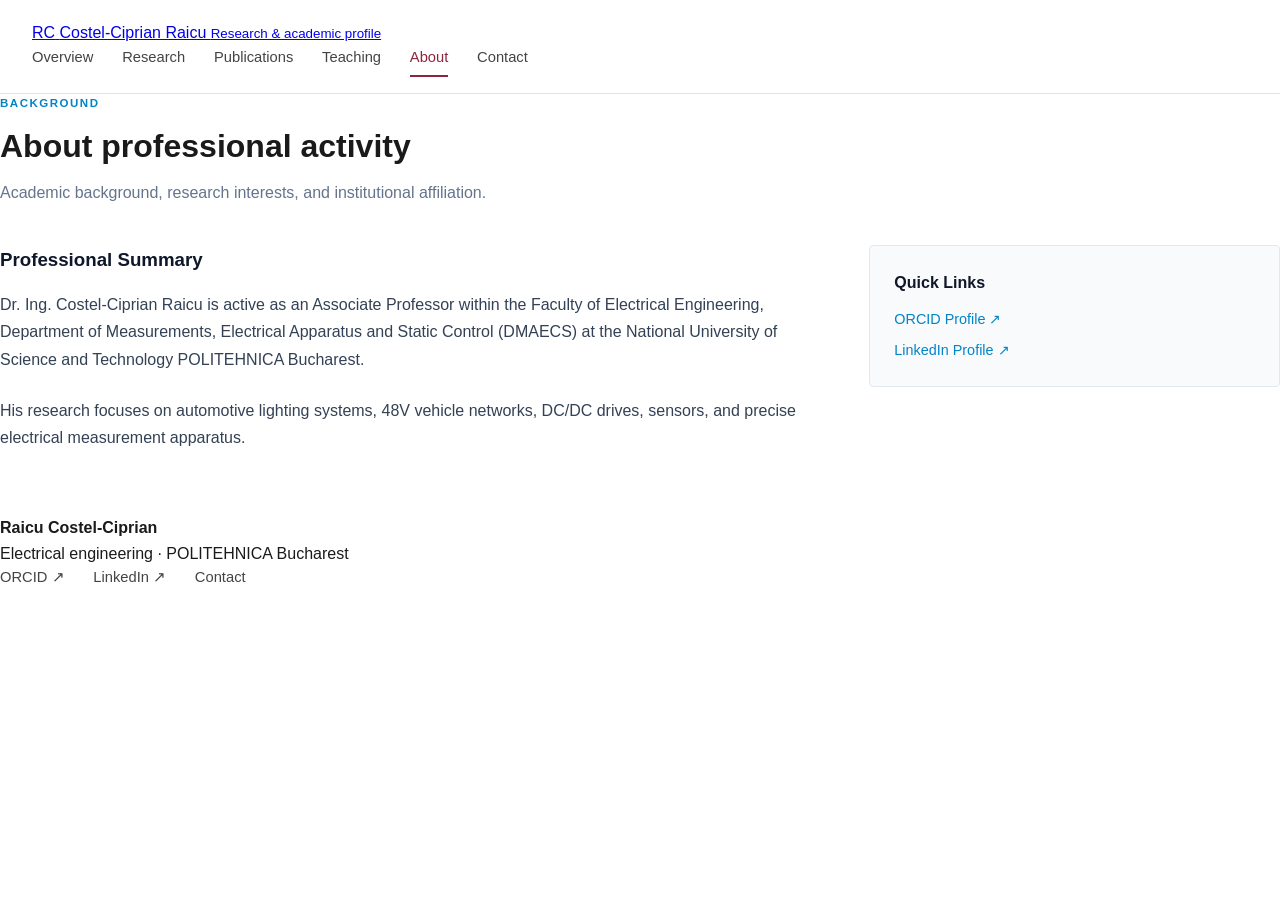
==== about.html @ bb7ac3df "Add files via upload" ====
<!DOCTYPE html>
<html lang="en">
<head>
    <meta charset="UTF-8">
    <meta name="viewport" content="width=device-width, initial-scale=1.0">
    <title>About | Raicu Costel-Ciprian</title>
    <link rel="stylesheet" href="style.css">
</head>
<body>

    <header>
        <div>
            <a href="index.html">
                <span>RC</span>
                <span>
                    Costel-Ciprian Raicu
                    <small>Research &amp; academic profile</small>
                </span>
            </a>
            <nav aria-label="Main navigation">
                <a href="index.html">Overview</a>
                <a href="research.html">Research</a>
                <a href="publications.html">Publications</a>
                <a href="teaching.html">Teaching</a>
                <a aria-current="page" href="about.html">About</a>
                <a href="contact.html">Contact</a>
            </nav>
        </div>
    </header>

    <main>
        <div style="margin-bottom: 2.5rem;">
            <p style="text-transform: uppercase; font-size: 0.72rem; letter-spacing: 1.5px; font-weight: 700; color: #0284c7; margin-bottom: 0.5rem;">Background</p>
            <h1>About professional activity</h1>
            <p style="color: #64748b; margin-top: 0.5rem;">Academic background, research interests, and institutional affiliation.</p>
        </div>

        <div style="display: grid; grid-template-columns: 2fr 1fr; gap: 3rem; margin-bottom: 4rem;">
            <div>
                <h3 style="color: #0f172a; margin-bottom: 1rem;">Professional Summary</h3>
                <p style="color: #334155; margin-bottom: 1.5rem; line-height: 1.7;">
                    Dr. Ing. Costel-Ciprian Raicu is active as an Associate Professor within the Faculty of Electrical Engineering, Department of Measurements, Electrical Apparatus and Static Control (DMAECS) at the National University of Science and Technology POLITEHNICA Bucharest.
                </p>
                <p style="color: #334155; line-height: 1.7;">
                    His research focuses on automotive lighting systems, 48V vehicle networks, DC/DC drives, sensors, and precise electrical measurement apparatus.
                </p>
            </div>
            <div style="background: #f8fafc; border: 1px solid #e2e8f0; padding: 1.5rem; border-radius: 4px; height: fit-content;">
                <h4 style="color: #0f172a; margin-bottom: 0.75rem; font-size: 1rem;">Quick Links</h4>
                <ul style="list-style: none; display: flex; flex-direction: column; gap: 0.5rem; font-size: 0.9rem;">
                    <li><a href="https://orcid.org/0000-0001-8845-6093" target="_blank" style="color: #0284c7; text-decoration: none;">ORCID Profile ↗</a></li>
                    <li><a href="https://www.linkedin.com/in/ciprian-raicu-805347b4" target="_blank" style="color: #0284c7; text-decoration: none;">LinkedIn Profile ↗</a></li>
                </ul>
            </div>
        </div>
    </main>

    <footer>
        <div>
            <div>
                <strong>Raicu Costel-Ciprian</strong><br>
                Electrical engineering · POLITEHNICA Bucharest
            </div>
            <nav aria-label="Academic profiles">
                <a href="https://orcid.org/0000-0001-8845-6093" target="_blank">ORCID ↗</a>
                <a href="https://www.linkedin.com/in/ciprian-raicu-805347b4" target="_blank">LinkedIn ↗</a>
                <a href="contact.html">Contact</a>
            </nav>
        </div>
    </footer>

</body>
</html>
---- style.css ----
:root {
    --brand-color: #8b263e; /* Culoarea roșu bordo originală */
    --text-dark: #1a1a1a;
    --text-muted: #555555;
    --border-color: #e2e2e2;
    --bg-light: #f9f9f9;
}

* {
    box-sizing: border-box;
    margin: 0;
    padding: 0;
}

body {
    font-family: -apple-system, BlinkMacSystemFont, "Segoe UI", Roboto, Helvetica, Arial, sans-serif;
    color: var(--text-dark);
    background-color: #ffffff;
    line-height: 1.6;
}

/* Header */
header {
    border-bottom: 1px solid var(--border-color);
    background: #ffffff;
    padding: 1.25rem 2rem;
    position: sticky;
    top: 0;
    z-index: 1000;
}

.header-inner {
    max-width: 1140px;
    margin: 0 auto;
    display: flex;
    justify-content: space-between;
    align-items: center;
}

/* Brand Logo Stânga Sus */
.brand-link {
    display: flex;
    align-items: center;
    gap: 0.85rem;
    text-decoration: none;
    color: var(--text-dark);
}

.brand-badge {
    width: 42px;
    height: 42px;
    background-color: var(--brand-color);
    color: #ffffff;
    font-family: "Georgia", "Times New Roman", serif;
    font-weight: 700;
    font-size: 1.1rem;
    display: flex;
    align-items: center;
    justify-content: center;
    border-radius: 2px;
}

.brand-info {
    display: flex;
    flex-direction: column;
}

.brand-info strong {
    font-size: 1rem;
    font-weight: 700;
    line-height: 1.2;
    color: var(--text-dark);
}

.brand-info small {
    font-size: 0.68rem;
    text-transform: uppercase;
    letter-spacing: 1.2px;
    color: var(--text-muted);
    font-weight: 600;
    margin-top: 2px;
}

/* Navigare Dreapta Sus */
nav {
    display: flex;
    gap: 1.8rem;
}

nav a {
    text-decoration: none;
    color: #444444;
    font-size: 0.92rem;
    font-weight: 500;
    padding-bottom: 0.25rem;
    position: relative;
    transition: color 0.2s ease;
}

nav a:hover, nav a[aria-current="page"] {
    color: var(--brand-color);
}

nav a[aria-current="page"]::after {
    content: "";
    position: absolute;
    bottom: -4px;
    left: 0;
    width: 100%;
    height: 2px;
    background-color: var(--brand-color);
}

/* Main Hero Section */
.hero-section {
    max-width: 1140px;
    margin: 3.5rem auto;
    padding: 0 1.5rem;
    display: grid;
    grid-template-columns: 1.4fr 1fr;
    gap: 3.5rem;
    align-items: start;
}

.hero-tag {
    text-transform: uppercase;
    font-size: 0.72rem;
    letter-spacing: 1.5px;
    font-weight: 700;
    color: #0d5c75; /* Albastru petrol ca în original */
    margin-bottom: 1rem;
}

/* Title Serif Font */
.hero-title {
    font-family: "Georgia", "Times New Roman", serif;
    font-size: 3.6rem;
    line-height: 1.05;
    font-weight: 400;
    color: #111111;
    margin-bottom: 0.8rem;
}

.hero-subtitle {
    font-size: 1.05rem;
    font-weight: 700;
    color: var(--brand-color);
    margin-bottom: 1.5rem;
}

.hero-description {
    font-size: 1.05rem;
    color: #444444;
    margin-bottom: 2rem;
    max-width: 580px;
}

/* Buttons */
.hero-actions {
    display: flex;
    gap: 1rem;
    margin-bottom: 2rem;
}

.btn-primary {
    background-color: #0f2331;
    color: #ffffff;
    padding: 0.75rem 1.4rem;
    border-radius: 4px;
    text-decoration: none;
    font-weight: 600;
    font-size: 0.9rem;
}

.btn-secondary {
    background-color: #ffffff;
    color: #111111;
    border: 1px solid #cccccc;
    padding: 0.75rem 1.4rem;
    border-radius: 4px;
    text-decoration: none;
    font-weight: 600;
    font-size: 0.9rem;
}

.external-links {
    display: flex;
    gap: 1.5rem;
}

.external-links a {
    color: #666666;
    text-decoration: none;
    font-size: 0.88rem;
    border-bottom: 1px solid transparent;
}

.external-links a:hover {
    color: #111111;
    border-bottom-color: #111111;
}

/* Cardul cu Foto (Original Frame) */
.profile-card-frame {
    border: 1px solid #d1d1d1;
    padding: 1rem;
    background: #ffffff;
}

.profile-card-inner {
    position: relative;
    width: 100%;
    overflow: hidden;
}

.profile-card-inner img {
    width: 100%;
    height: auto;
    display: block;
}

.profile-card-overlay {
    position: absolute;
    bottom: 0;
    left: 0;
    right: 0;
    background: #0d2538;
    color: #ffffff;
    padding: 0.6rem 1rem;
    display: flex;
    justify-content: space-between;
    font-size: 0.78rem;
    font-weight: 500;
}

/* Responsive */
@media (max-width: 850px) {
    .hero-section {
        grid-template-columns: 1fr;
    }
    .header-inner {
        flex-direction: column;
        gap: 1.2rem;
    }
}
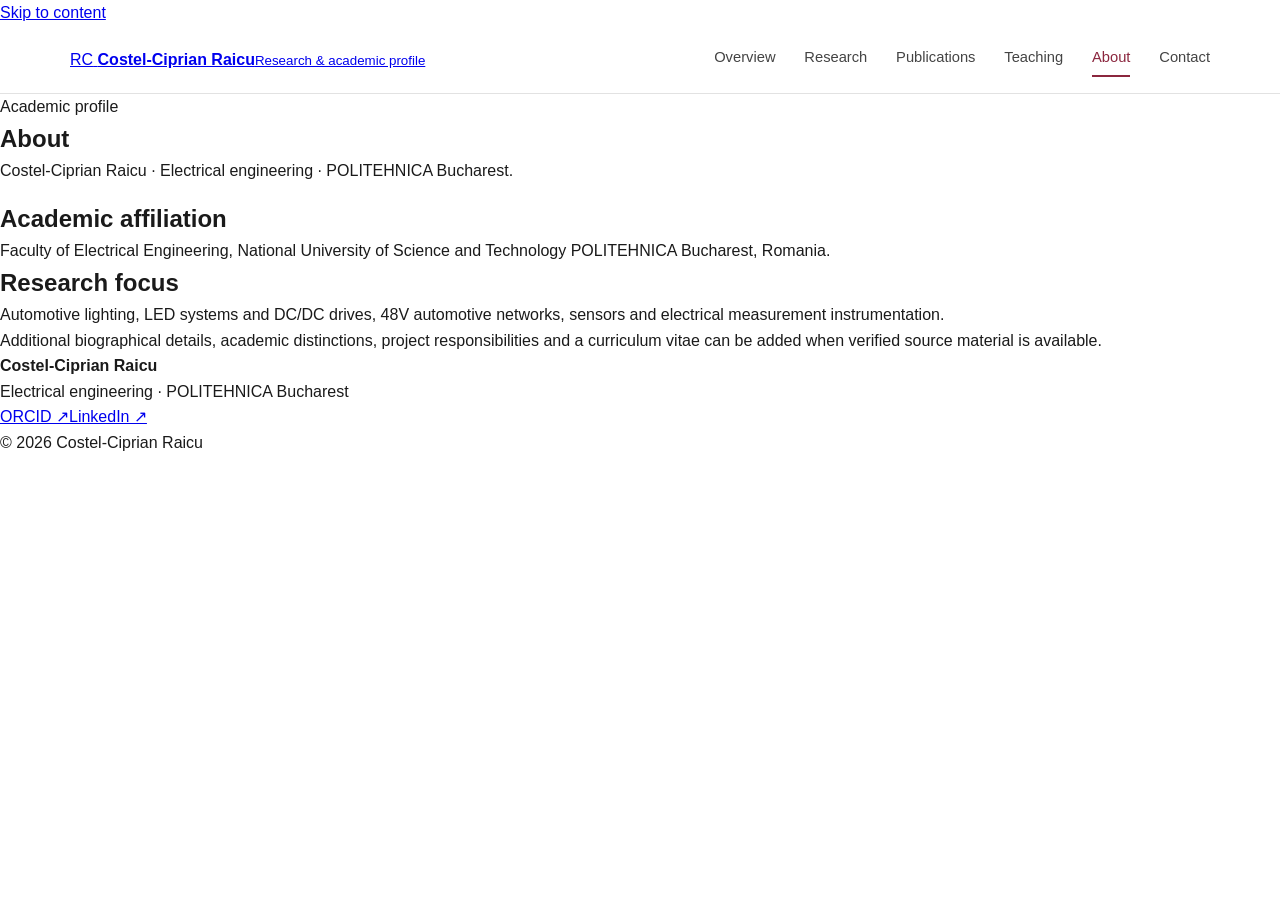
==== commit 54dcb2b8: "Update about.html" ====
--- a/about.html
+++ b/about.html
@@ -1,73 +1,43 @@
-<!DOCTYPE html>
+<!doctype html>
 <html lang="en">
 <head>
-    <meta charset="UTF-8">
-    <meta name="viewport" content="width=device-width, initial-scale=1.0">
-    <title>About | Raicu Costel-Ciprian</title>
-    <link rel="stylesheet" href="style.css">
+  <meta charset="utf-8">
+  <meta name="viewport" content="width=device-width, initial-scale=1">
+  <title>About | Costel-Ciprian Raicu</title>
+  <meta name="description" content="Academic and research profile of Costel-Ciprian Raicu, National University of Science and Technology POLITEHNICA Bucharest.">
+  <link rel="stylesheet" href="style.css">
+  <link rel="preconnect" href="https://fonts.googleapis.com">
+  <link rel="preconnect" href="https://fonts.gstatic.com" crossorigin>
+  <link href="https://fonts.googleapis.com/css2?family=Inter:wght@400;500;600;700;800&display=swap" rel="stylesheet">
 </head>
 <body>
+<a class="skip-link" href="#main">Skip to content</a>
+<header class="site-header">
+  <div class="header-inner">
+    <a class="brand" href="index.html" aria-label="Costel-Ciprian Raicu home">
+      <span class="brand-mark">RC</span>
+      <span class="brand-text"><strong>Costel-Ciprian Raicu</strong><small>Research &amp; academic profile</small></span>
+    </a>
+    <nav class="main-nav" aria-label="Main navigation">
+      <a href="index.html">Overview</a>
+      <a href="research.html">Research</a>
+      <a href="publications.html">Publications</a>
+      <a href="teaching.html">Teaching</a>
+      <a href="about.html" aria-current="page">About</a>
+      <a href="contact.html">Contact</a>
+    </nav>
+  </div>
+</header>
+<main id="main">
 
-    <header>
-        <div>
-            <a href="index.html">
-                <span>RC</span>
-                <span>
-                    Costel-Ciprian Raicu
-                    <small>Research &amp; academic profile</small>
-                </span>
-            </a>
-            <nav aria-label="Main navigation">
-                <a href="index.html">Overview</a>
-                <a href="research.html">Research</a>
-                <a href="publications.html">Publications</a>
-                <a href="teaching.html">Teaching</a>
-                <a aria-current="page" href="about.html">About</a>
-                <a href="contact.html">Contact</a>
-            </nav>
-        </div>
-    </header>
+<section class="container page-intro"><p class="section-tag">Academic profile</p><h1>About</h1><p class="lead">Costel-Ciprian Raicu · Electrical engineering · POLITEHNICA Bucharest.</p></section>
+<section class="container section" style="padding-top:1rem"><div class="content-narrow prose"><h2>Academic affiliation</h2><p>Faculty of Electrical Engineering, National University of Science and Technology POLITEHNICA Bucharest, Romania.</p><h2>Research focus</h2><p>Automotive lighting, LED systems and DC/DC drives, 48V automotive networks, sensors and electrical measurement instrumentation.</p><p>Additional biographical details, academic distinctions, project responsibilities and a curriculum vitae can be added when verified source material is available.</p></div></section>
 
-    <main>
-        <div style="margin-bottom: 2.5rem;">
-            <p style="text-transform: uppercase; font-size: 0.72rem; letter-spacing: 1.5px; font-weight: 700; color: #0284c7; margin-bottom: 0.5rem;">Background</p>
-            <h1>About professional activity</h1>
-            <p style="color: #64748b; margin-top: 0.5rem;">Academic background, research interests, and institutional affiliation.</p>
-        </div>
-
-        <div style="display: grid; grid-template-columns: 2fr 1fr; gap: 3rem; margin-bottom: 4rem;">
-            <div>
-                <h3 style="color: #0f172a; margin-bottom: 1rem;">Professional Summary</h3>
-                <p style="color: #334155; margin-bottom: 1.5rem; line-height: 1.7;">
-                    Dr. Ing. Costel-Ciprian Raicu is active as an Associate Professor within the Faculty of Electrical Engineering, Department of Measurements, Electrical Apparatus and Static Control (DMAECS) at the National University of Science and Technology POLITEHNICA Bucharest.
-                </p>
-                <p style="color: #334155; line-height: 1.7;">
-                    His research focuses on automotive lighting systems, 48V vehicle networks, DC/DC drives, sensors, and precise electrical measurement apparatus.
-                </p>
-            </div>
-            <div style="background: #f8fafc; border: 1px solid #e2e8f0; padding: 1.5rem; border-radius: 4px; height: fit-content;">
-                <h4 style="color: #0f172a; margin-bottom: 0.75rem; font-size: 1rem;">Quick Links</h4>
-                <ul style="list-style: none; display: flex; flex-direction: column; gap: 0.5rem; font-size: 0.9rem;">
-                    <li><a href="https://orcid.org/0000-0001-8845-6093" target="_blank" style="color: #0284c7; text-decoration: none;">ORCID Profile ↗</a></li>
-                    <li><a href="https://www.linkedin.com/in/ciprian-raicu-805347b4" target="_blank" style="color: #0284c7; text-decoration: none;">LinkedIn Profile ↗</a></li>
-                </ul>
-            </div>
-        </div>
-    </main>
-
-    <footer>
-        <div>
-            <div>
-                <strong>Raicu Costel-Ciprian</strong><br>
-                Electrical engineering · POLITEHNICA Bucharest
-            </div>
-            <nav aria-label="Academic profiles">
-                <a href="https://orcid.org/0000-0001-8845-6093" target="_blank">ORCID ↗</a>
-                <a href="https://www.linkedin.com/in/ciprian-raicu-805347b4" target="_blank">LinkedIn ↗</a>
-                <a href="contact.html">Contact</a>
-            </nav>
-        </div>
-    </footer>
-
+</main>
+<footer><div class="footer-inner">
+  <div><strong>Costel-Ciprian Raicu</strong><br>Electrical engineering · POLITEHNICA Bucharest</div>
+  <div class="social-links"><a href="https://orcid.org/0000-0001-8845-6093" target="_blank" rel="noopener noreferrer">ORCID ↗</a><a href="https://www.linkedin.com/in/ciprian-raicu-805347b4" target="_blank" rel="noopener noreferrer">LinkedIn ↗</a></div>
+  <div>© 2026 Costel-Ciprian Raicu</div>
+</div></footer>
 </body>
-</html>+</html>
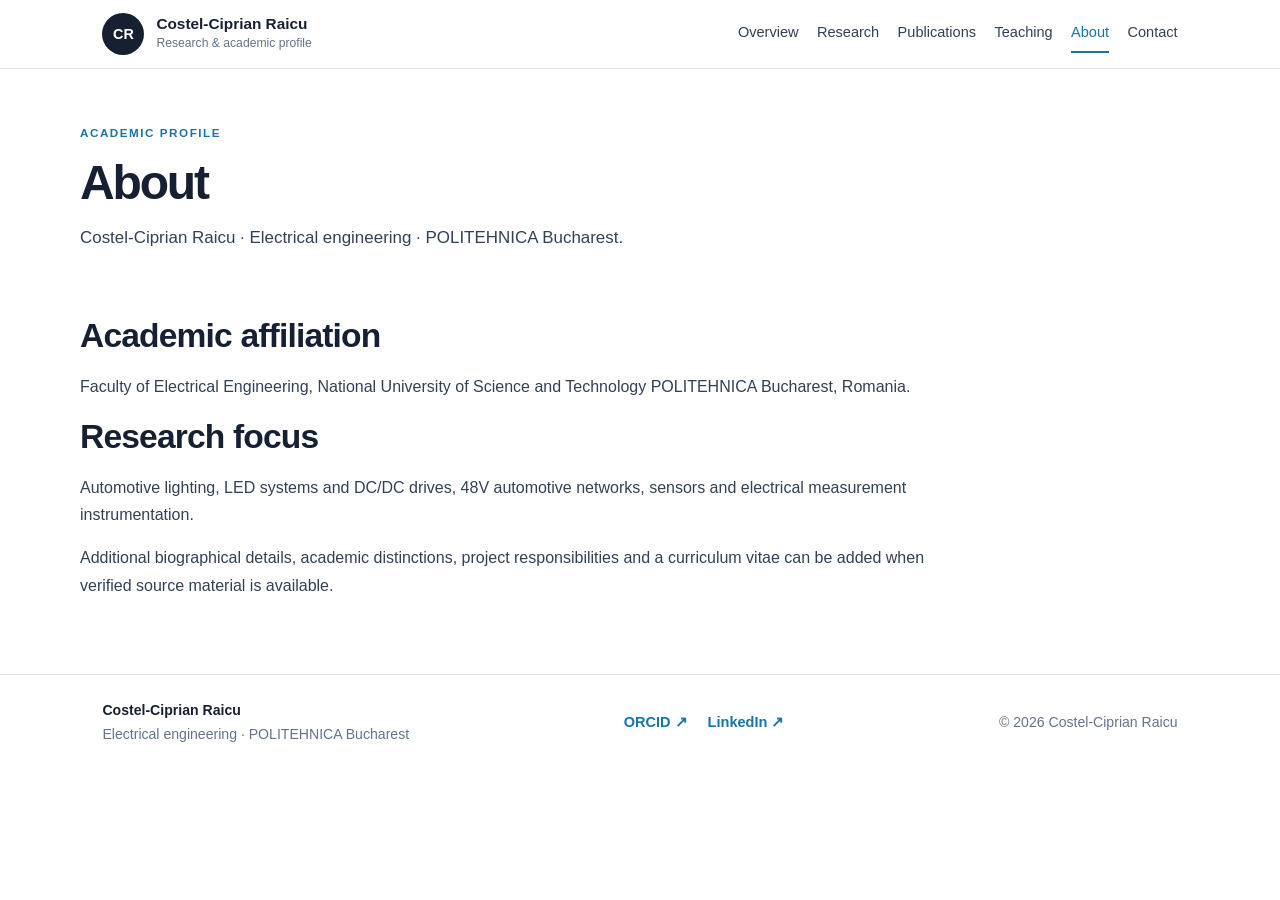
==== commit ca010022: "Update about.html" ====
--- a/about.html
+++ b/about.html
@@ -8,14 +8,14 @@
   <link rel="stylesheet" href="style.css">
   <link rel="preconnect" href="https://fonts.googleapis.com">
   <link rel="preconnect" href="https://fonts.gstatic.com" crossorigin>
-  <link href="https://fonts.googleapis.com/css2?family=Inter:wght@400;500;600;700;800&display=swap" rel="stylesheet">
+  <link href="https://fonts.googleapis.com/css2?family=DM+Sans:wght@400;500;600;700;800&family=Cormorant+Garamond:wght@500;600;700&display=swap" rel="stylesheet">
 </head>
 <body>
 <a class="skip-link" href="#main">Skip to content</a>
 <header class="site-header">
   <div class="header-inner">
     <a class="brand" href="index.html" aria-label="Costel-Ciprian Raicu home">
-      <span class="brand-mark">RC</span>
+      <span class="brand-mark">CR</span>
       <span class="brand-text"><strong>Costel-Ciprian Raicu</strong><small>Research &amp; academic profile</small></span>
     </a>
     <nav class="main-nav" aria-label="Main navigation">
--- a/style.css
+++ b/style.css
@@ -1,245 +1,95 @@
 :root {
-    --brand-color: #8b263e; /* Culoarea roșu bordo originală */
-    --text-dark: #1a1a1a;
-    --text-muted: #555555;
-    --border-color: #e2e2e2;
-    --bg-light: #f9f9f9;
+  --ink: #172033;
+  --text: #334155;
+  --muted: #64748b;
+  --accent: #1675a9;
+  --accent-dark: #105b85;
+  --paper: #ffffff;
+  --soft: #f5f8fb;
+  --line: #dce5ec;
+  --max: 1120px;
+  --radius: 10px;
 }
-
-* {
-    box-sizing: border-box;
-    margin: 0;
-    padding: 0;
+* { box-sizing: border-box; }
+html { scroll-behavior: smooth; scroll-padding-top: 90px; }
+body { margin: 0; font: 16px/1.7 Inter, -apple-system, BlinkMacSystemFont, "Segoe UI", sans-serif; color: var(--text); background: var(--paper); }
+a { color: var(--accent); text-decoration: none; }
+a:hover { color: var(--accent-dark); text-decoration: underline; }
+img { max-width: 100%; }
+.skip-link { position: absolute; left: -9999px; top: 0; background: white; padding: .7rem; z-index: 2000; }
+.skip-link:focus { left: 1rem; }
+.site-header { position: sticky; top: 0; z-index: 1000; background: rgba(255,255,255,.96); backdrop-filter: blur(10px); border-bottom: 1px solid var(--line); }
+.header-inner { max-width: var(--max); margin: auto; padding: .8rem 1.4rem; display: flex; align-items: center; justify-content: space-between; gap: 1.5rem; }
+.brand { display: flex; align-items: center; gap: .75rem; color: var(--ink); text-decoration: none; min-width: 220px; }
+.brand:hover { text-decoration: none; }
+.brand-mark { width: 42px; height: 42px; display: grid; place-items: center; border-radius: 50%; background: var(--ink); color: white; font-weight: 700; font-size: .9rem; }
+.brand-text strong { display: block; font-size: .96rem; line-height: 1.25; }
+.brand-text small { display: block; color: var(--muted); font-size: .76rem; }
+.main-nav { display: flex; align-items: center; gap: 1.15rem; flex-wrap: wrap; }
+.main-nav a { color: var(--text); font-size: .91rem; font-weight: 500; padding: .35rem 0; border-bottom: 2px solid transparent; }
+.main-nav a:hover, .main-nav a[aria-current="page"] { color: var(--accent); border-color: var(--accent); text-decoration: none; }
+main { min-height: 60vh; }
+.container { max-width: var(--max); margin: auto; padding-left: 1.4rem; padding-right: 1.4rem; }
+.hero { padding-top: 4.1rem; padding-bottom: 3.8rem; }
+.hero-grid { display: grid; grid-template-columns: minmax(0, 1.6fr) minmax(250px, .8fr); gap: 3.5rem; align-items: center; }
+.eyebrow, .section-tag { margin: 0 0 .65rem; text-transform: uppercase; letter-spacing: .13em; font-size: .73rem; font-weight: 700; color: var(--accent); }
+h1, h2, h3 { color: var(--ink); line-height: 1.25; }
+h1 { font-size: clamp(2.4rem, 5vw, 3.55rem); letter-spacing: -.045em; margin: 0 0 .65rem; }
+h2 { font-size: clamp(1.65rem, 3vw, 2.1rem); letter-spacing: -.025em; margin: 0 0 1rem; }
+h3 { font-size: 1.12rem; margin: .3rem 0 .5rem; }
+.role { color: var(--accent); font-size: 1.15rem; font-weight: 650; margin: 0 0 1rem; }
+.lead { font-size: 1.06rem; max-width: 690px; margin: 0 0 1.3rem; }
+.actions, .social-links { display: flex; flex-wrap: wrap; align-items: center; gap: .8rem 1.25rem; }
+.actions { margin: 1.4rem 0 1.3rem; }
+.button { display: inline-block; border-radius: 6px; padding: .62rem 1rem; font-size: .92rem; font-weight: 650; border: 1px solid var(--ink); background: var(--ink); color: white; }
+.button:hover { background: #29374f; color: white; text-decoration: none; }
+.button.secondary { color: var(--ink); background: white; border-color: var(--line); }
+.social-links a { font-size: .91rem; font-weight: 600; }
+.profile-panel { background: var(--soft); border: 1px solid var(--line); border-radius: var(--radius); padding: 1.6rem; text-align: center; }
+.profile-photo { width: 176px; height: 176px; object-fit: cover; object-position: center; border-radius: 50%; border: 4px solid white; box-shadow: 0 3px 15px #0f172a12; }
+.profile-name { margin-top: 1rem; color: var(--ink); font-weight: 700; }
+.profile-affiliation { color: var(--muted); font-size: .88rem; line-height: 1.5; margin-top: .2rem; }
+.stats { display: grid; grid-template-columns: repeat(3, 1fr); gap: 1rem; margin-top: 2rem; }
+.stat { border-top: 2px solid var(--line); padding: .8rem 0; }
+.stat strong { display: block; color: var(--ink); font-size: 1rem; }
+.stat span { display: block; font-size: .85rem; color: var(--muted); }
+.section { padding: 3.7rem 0; }
+.section.soft { background: var(--soft); border-top: 1px solid #edf1f5; border-bottom: 1px solid #edf1f5; }
+.section-head { display: flex; align-items: end; justify-content: space-between; gap: 1.5rem; margin-bottom: 1.7rem; }
+.section-head p { max-width: 650px; color: var(--muted); margin: 0; }
+.cards { display: grid; grid-template-columns: repeat(3, minmax(0, 1fr)); gap: 1rem; }
+.card { padding: 1.35rem; background: white; border: 1px solid var(--line); border-radius: var(--radius); }
+.card .number { color: var(--accent); font-size: .72rem; letter-spacing: .1em; font-weight: 750; }
+.card p { margin: .45rem 0 0; font-size: .94rem; }
+.project-list, .publication-list { display: grid; gap: .9rem; }
+.project, .publication { padding: 1.1rem 1.25rem; border: 1px solid var(--line); border-radius: 8px; background: white; }
+.project p, .publication p { margin: .3rem 0 0; }
+.meta { color: var(--muted); font-size: .86rem; }
+.page-intro { padding: 3.4rem 0 1.6rem; }
+.page-intro h1 { font-size: clamp(2.1rem, 4vw, 3rem); }
+.content-narrow { max-width: 850px; }
+.prose p { margin: 0 0 1rem; }
+.prose ul { padding-left: 1.25rem; }
+.info-grid { display: grid; grid-template-columns: repeat(2, minmax(0, 1fr)); gap: 1rem; }
+footer { border-top: 1px solid var(--line); padding: 1.5rem 0; color: var(--muted); font-size: .88rem; }
+.footer-inner { max-width: var(--max); margin: auto; padding: 0 1.4rem; display: flex; justify-content: space-between; gap: 1rem; align-items: center; flex-wrap: wrap; }
+.footer-inner strong { color: var(--ink); }
+@media (max-width: 800px) {
+  .header-inner { align-items: flex-start; flex-direction: column; gap: .55rem; }
+  .main-nav { gap: .85rem; }
+  .hero-grid { grid-template-columns: 1fr; gap: 2rem; }
+  .profile-panel { max-width: 430px; }
+  .cards { grid-template-columns: repeat(2, minmax(0, 1fr)); }
 }
-
-body {
-    font-family: -apple-system, BlinkMacSystemFont, "Segoe UI", Roboto, Helvetica, Arial, sans-serif;
-    color: var(--text-dark);
-    background-color: #ffffff;
-    line-height: 1.6;
+@media (max-width: 560px) {
+  .container { padding-left: 1rem; padding-right: 1rem; }
+  .header-inner { padding: .75rem 1rem; }
+  .brand { min-width: 0; }
+  .brand-text strong { font-size: .9rem; }
+  .main-nav { gap: .45rem .8rem; }
+  .main-nav a { font-size: .85rem; }
+  .hero { padding-top: 2.5rem; }
+  .cards, .info-grid, .stats { grid-template-columns: 1fr; }
+  .section { padding: 2.8rem 0; }
+  .section-head { display: block; }
 }
-
-/* Header */
-header {
-    border-bottom: 1px solid var(--border-color);
-    background: #ffffff;
-    padding: 1.25rem 2rem;
-    position: sticky;
-    top: 0;
-    z-index: 1000;
-}
-
-.header-inner {
-    max-width: 1140px;
-    margin: 0 auto;
-    display: flex;
-    justify-content: space-between;
-    align-items: center;
-}
-
-/* Brand Logo Stânga Sus */
-.brand-link {
-    display: flex;
-    align-items: center;
-    gap: 0.85rem;
-    text-decoration: none;
-    color: var(--text-dark);
-}
-
-.brand-badge {
-    width: 42px;
-    height: 42px;
-    background-color: var(--brand-color);
-    color: #ffffff;
-    font-family: "Georgia", "Times New Roman", serif;
-    font-weight: 700;
-    font-size: 1.1rem;
-    display: flex;
-    align-items: center;
-    justify-content: center;
-    border-radius: 2px;
-}
-
-.brand-info {
-    display: flex;
-    flex-direction: column;
-}
-
-.brand-info strong {
-    font-size: 1rem;
-    font-weight: 700;
-    line-height: 1.2;
-    color: var(--text-dark);
-}
-
-.brand-info small {
-    font-size: 0.68rem;
-    text-transform: uppercase;
-    letter-spacing: 1.2px;
-    color: var(--text-muted);
-    font-weight: 600;
-    margin-top: 2px;
-}
-
-/* Navigare Dreapta Sus */
-nav {
-    display: flex;
-    gap: 1.8rem;
-}
-
-nav a {
-    text-decoration: none;
-    color: #444444;
-    font-size: 0.92rem;
-    font-weight: 500;
-    padding-bottom: 0.25rem;
-    position: relative;
-    transition: color 0.2s ease;
-}
-
-nav a:hover, nav a[aria-current="page"] {
-    color: var(--brand-color);
-}
-
-nav a[aria-current="page"]::after {
-    content: "";
-    position: absolute;
-    bottom: -4px;
-    left: 0;
-    width: 100%;
-    height: 2px;
-    background-color: var(--brand-color);
-}
-
-/* Main Hero Section */
-.hero-section {
-    max-width: 1140px;
-    margin: 3.5rem auto;
-    padding: 0 1.5rem;
-    display: grid;
-    grid-template-columns: 1.4fr 1fr;
-    gap: 3.5rem;
-    align-items: start;
-}
-
-.hero-tag {
-    text-transform: uppercase;
-    font-size: 0.72rem;
-    letter-spacing: 1.5px;
-    font-weight: 700;
-    color: #0d5c75; /* Albastru petrol ca în original */
-    margin-bottom: 1rem;
-}
-
-/* Title Serif Font */
-.hero-title {
-    font-family: "Georgia", "Times New Roman", serif;
-    font-size: 3.6rem;
-    line-height: 1.05;
-    font-weight: 400;
-    color: #111111;
-    margin-bottom: 0.8rem;
-}
-
-.hero-subtitle {
-    font-size: 1.05rem;
-    font-weight: 700;
-    color: var(--brand-color);
-    margin-bottom: 1.5rem;
-}
-
-.hero-description {
-    font-size: 1.05rem;
-    color: #444444;
-    margin-bottom: 2rem;
-    max-width: 580px;
-}
-
-/* Buttons */
-.hero-actions {
-    display: flex;
-    gap: 1rem;
-    margin-bottom: 2rem;
-}
-
-.btn-primary {
-    background-color: #0f2331;
-    color: #ffffff;
-    padding: 0.75rem 1.4rem;
-    border-radius: 4px;
-    text-decoration: none;
-    font-weight: 600;
-    font-size: 0.9rem;
-}
-
-.btn-secondary {
-    background-color: #ffffff;
-    color: #111111;
-    border: 1px solid #cccccc;
-    padding: 0.75rem 1.4rem;
-    border-radius: 4px;
-    text-decoration: none;
-    font-weight: 600;
-    font-size: 0.9rem;
-}
-
-.external-links {
-    display: flex;
-    gap: 1.5rem;
-}
-
-.external-links a {
-    color: #666666;
-    text-decoration: none;
-    font-size: 0.88rem;
-    border-bottom: 1px solid transparent;
-}
-
-.external-links a:hover {
-    color: #111111;
-    border-bottom-color: #111111;
-}
-
-/* Cardul cu Foto (Original Frame) */
-.profile-card-frame {
-    border: 1px solid #d1d1d1;
-    padding: 1rem;
-    background: #ffffff;
-}
-
-.profile-card-inner {
-    position: relative;
-    width: 100%;
-    overflow: hidden;
-}
-
-.profile-card-inner img {
-    width: 100%;
-    height: auto;
-    display: block;
-}
-
-.profile-card-overlay {
-    position: absolute;
-    bottom: 0;
-    left: 0;
-    right: 0;
-    background: #0d2538;
-    color: #ffffff;
-    padding: 0.6rem 1rem;
-    display: flex;
-    justify-content: space-between;
-    font-size: 0.78rem;
-    font-weight: 500;
-}
-
-/* Responsive */
-@media (max-width: 850px) {
-    .hero-section {
-        grid-template-columns: 1fr;
-    }
-    .header-inner {
-        flex-direction: column;
-        gap: 1.2rem;
-    }
-}
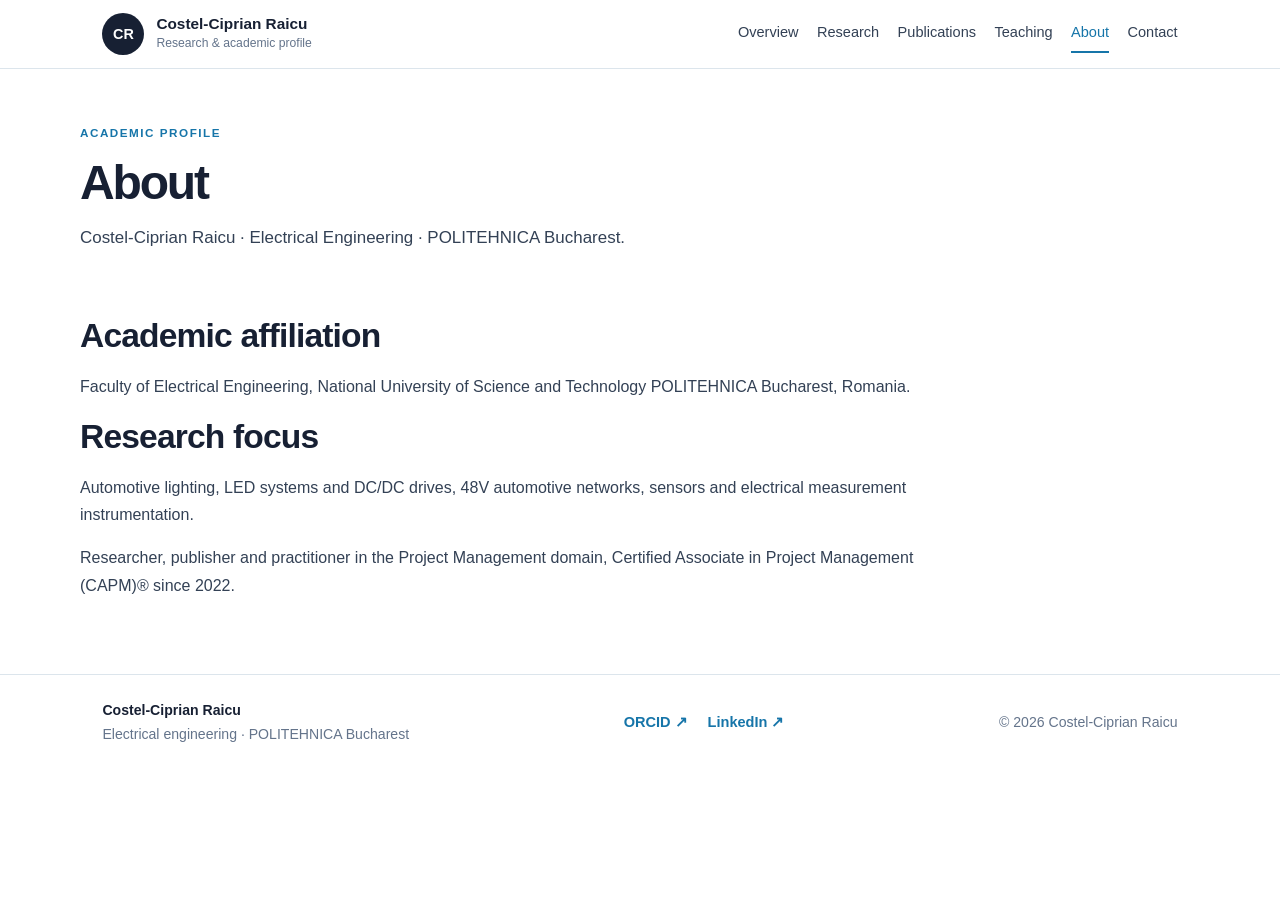
==== commit 85c15b86: "Update about.html 0411" ====
--- a/about.html
+++ b/about.html
@@ -30,8 +30,13 @@
 </header>
 <main id="main">
 
-<section class="container page-intro"><p class="section-tag">Academic profile</p><h1>About</h1><p class="lead">Costel-Ciprian Raicu · Electrical engineering · POLITEHNICA Bucharest.</p></section>
-<section class="container section" style="padding-top:1rem"><div class="content-narrow prose"><h2>Academic affiliation</h2><p>Faculty of Electrical Engineering, National University of Science and Technology POLITEHNICA Bucharest, Romania.</p><h2>Research focus</h2><p>Automotive lighting, LED systems and DC/DC drives, 48V automotive networks, sensors and electrical measurement instrumentation.</p><p>Additional biographical details, academic distinctions, project responsibilities and a curriculum vitae can be added when verified source material is available.</p></div></section>
+<section class="container page-intro"><p class="section-tag">Academic profile</p><h1>About</h1><p class="lead">Costel-Ciprian Raicu · Electrical Engineering · POLITEHNICA Bucharest.</p></section>
+<section class="container section" style="padding-top:1rem"><div class="content-narrow prose">
+  <h2>Academic affiliation</h2>
+    <p>Faculty of Electrical Engineering, National University of Science and Technology POLITEHNICA Bucharest, Romania.</p>
+  <h2>Research focus</h2>
+    <p>Automotive lighting, LED systems and DC/DC drives, 48V automotive networks, sensors and electrical measurement instrumentation.</p>
+    <p>Researcher, publisher and practitioner in the Project Management domain, Certified Associate in Project Management (CAPM)&reg since 2022.</p></div></section>
 
 </main>
 <footer><div class="footer-inner">
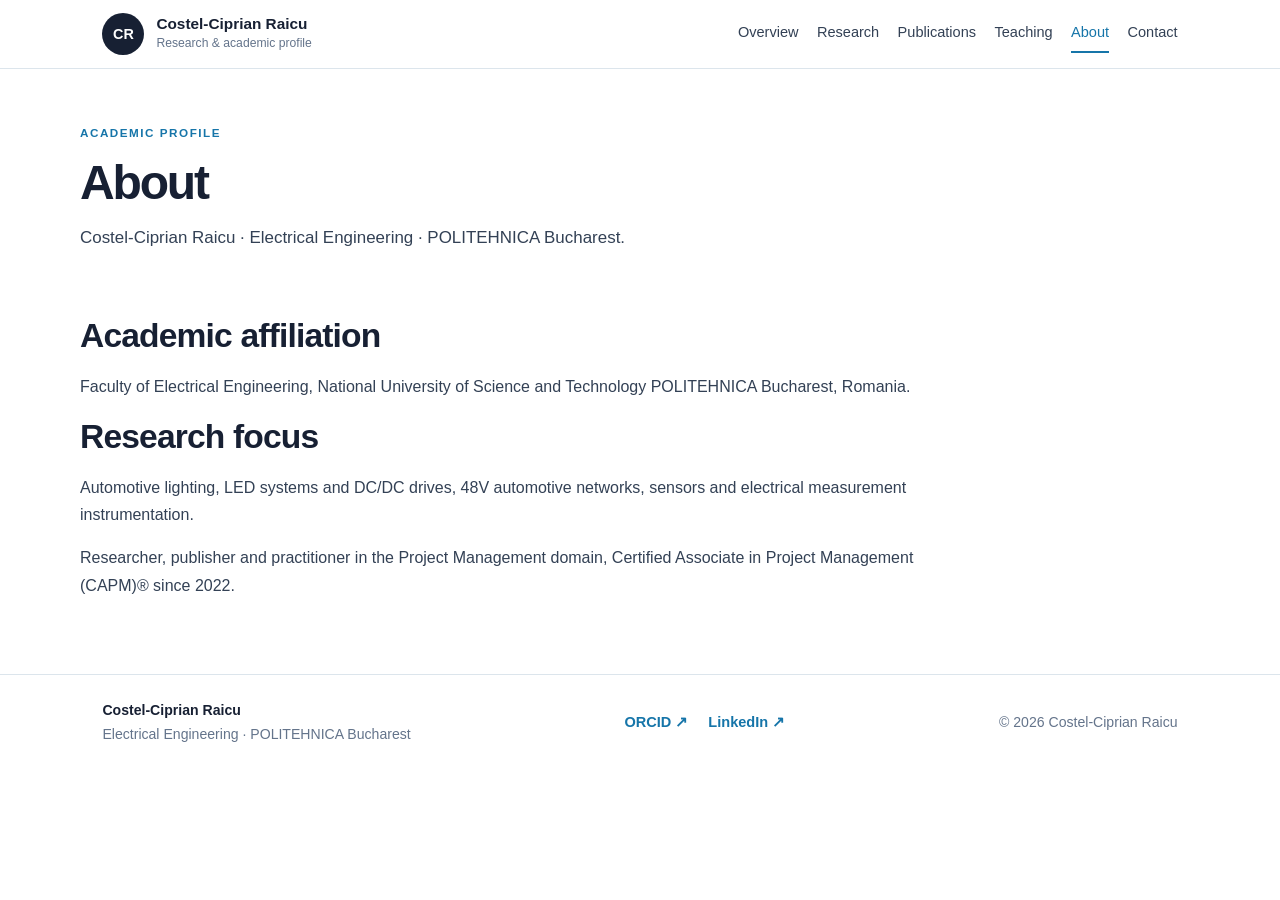
==== commit 4da32011: "Update about.html" ====
--- a/about.html
+++ b/about.html
@@ -40,7 +40,7 @@
 
 </main>
 <footer><div class="footer-inner">
-  <div><strong>Costel-Ciprian Raicu</strong><br>Electrical engineering · POLITEHNICA Bucharest</div>
+  <div><strong>Costel-Ciprian Raicu</strong><br>Electrical Engineering · POLITEHNICA Bucharest</div>
   <div class="social-links"><a href="https://orcid.org/0000-0001-8845-6093" target="_blank" rel="noopener noreferrer">ORCID ↗</a><a href="https://www.linkedin.com/in/ciprian-raicu-805347b4" target="_blank" rel="noopener noreferrer">LinkedIn ↗</a></div>
   <div>© 2026 Costel-Ciprian Raicu</div>
 </div></footer>
